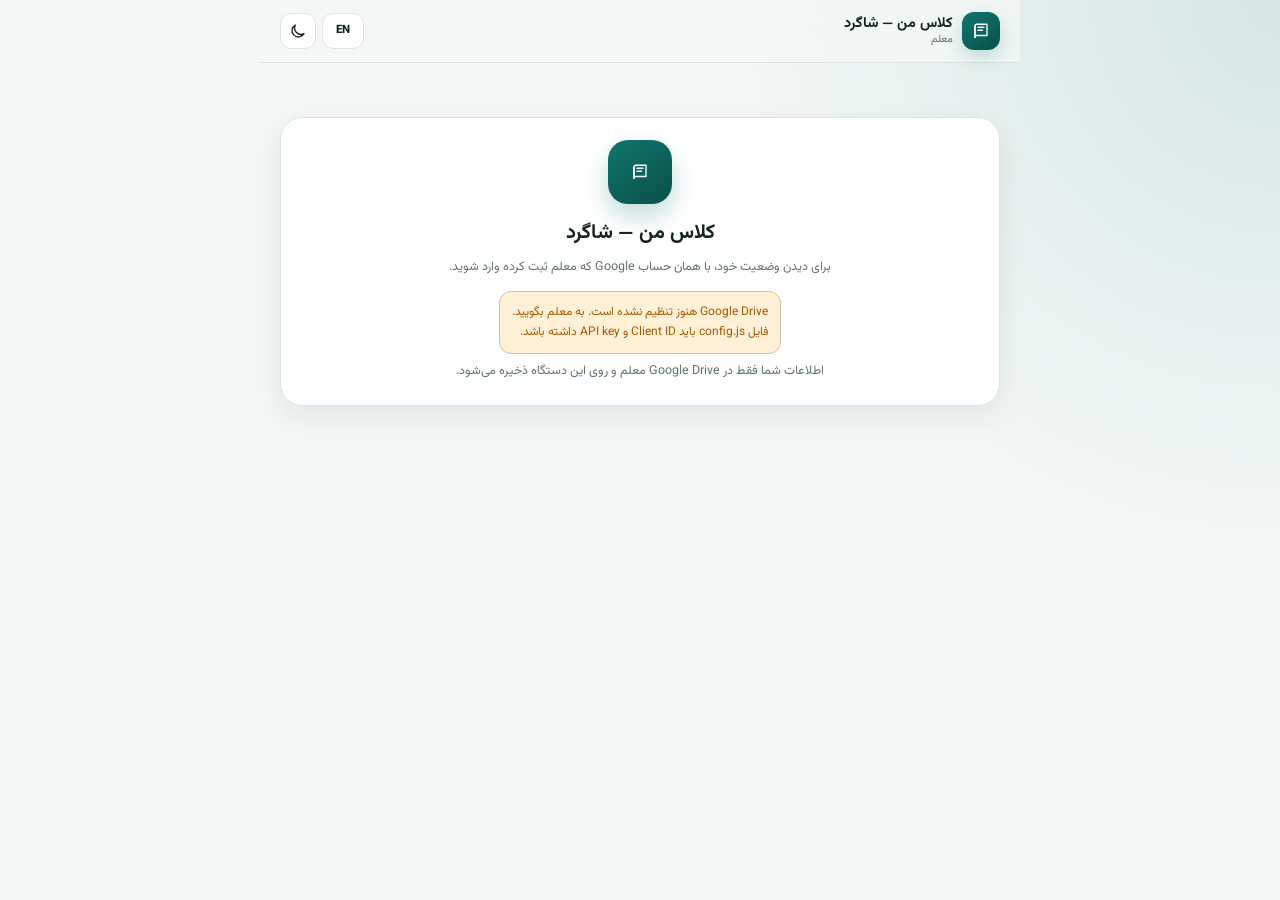
==== student/index.html @ 9868abb8 "Add files via upload" ====
<!doctype html>
<html lang="fa" dir="rtl">
<head>
  <meta charset="utf-8">
  <meta name="viewport" content="width=device-width, initial-scale=1, viewport-fit=cover">
  <meta name="theme-color" content="#0f766e">
  <meta name="description" content="وضعیت کلاس، حضور، مالی، نمرات و ارسال رسید پرداخت">
  <meta name="mobile-web-app-capable" content="yes">
  <meta name="apple-mobile-web-app-capable" content="yes">
  <meta name="apple-mobile-web-app-status-bar-style" content="default">
  <meta name="apple-mobile-web-app-title" content="کلاس من — شاگرد">
  <title>کلاس من — شاگرد</title>
  <link rel="manifest" href="manifest.json">
  <link rel="icon" type="image/png" sizes="192x192" href="../icon-192.png">
  <link rel="apple-touch-icon" href="../apple-touch-icon.png">
  <link rel="preload" href="../Vazirmatn-Variable.woff2" as="font" type="font/woff2" crossorigin>
  <link rel="stylesheet" href="student.css">
  <script defer src="../jalaali-vendor.js"></script>
  <script defer src="../jalali.js"></script>
  <script defer src="../i18n.js"></script>
  <script defer src="../format.js"></script>
  <script defer src="../config.js"></script>
  <script defer src="../drive.js"></script>
  <script defer src="../portal.js"></script>
  <script defer src="student.js"></script>
</head>
<body>
  <div id="studentApp" class="sp-app">
    <div class="sp-boot" role="status">
      <div class="sp-spinner" aria-hidden="true"></div>
      <p>در حال بارگذاری…</p>
    </div>
  </div>
  <div id="toastRoot" class="sp-toast-root" aria-live="polite" aria-atomic="true"></div>
  <noscript>
    <div class="sp-noscript">برای استفاده از این برنامه، JavaScript مرورگر را روشن کنید.</div>
  </noscript>
</body>
</html>
---- student/student.css ----
@font-face {
  font-family: "Vazirmatn";
  src: url("../Vazirmatn-Variable.woff2") format("woff2");
  font-weight: 100 900;
  font-style: normal;
  font-display: swap;
}

:root {
  color-scheme: light;
  --sp-primary: #0f766e;
  --sp-primary-strong: #115e59;
  --sp-primary-soft: #dff5f0;
  --sp-bg: #f3f7f6;
  --sp-surface: #ffffff;
  --sp-surface-2: #f6f9f8;
  --sp-line: #dbe6e3;
  --sp-text: #14231f;
  --sp-muted: #61736d;
  --sp-success: #16794f;
  --sp-success-soft: #ddf5e9;
  --sp-danger: #b4232d;
  --sp-danger-soft: #fde5e7;
  --sp-amber: #a35b06;
  --sp-amber-soft: #fff0d6;
  --sp-info: #1f5e9e;
  --sp-info-soft: #e2effc;
  --sp-radius: 16px;
  --sp-shadow: 0 10px 28px rgba(20, 52, 44, 0.08);
  --sp-safe: env(safe-area-inset-bottom, 0px);
}

@media (prefers-color-scheme: dark) {
  :root {
    color-scheme: dark;
    --sp-bg: #0e1715;
    --sp-surface: #16221f;
    --sp-surface-2: #1d2c28;
    --sp-line: #2b3d37;
    --sp-text: #eef7f4;
    --sp-muted: #a3b7b0;
    --sp-primary-soft: #173e38;
    --sp-success-soft: #15382b;
    --sp-danger-soft: #3d1e23;
    --sp-amber-soft: #3d2d12;
    --sp-info-soft: #172f47;
    --sp-shadow: 0 10px 28px rgba(0, 0, 0, 0.24);
  }
}

html[data-theme="light"] {
  color-scheme: light;
  --sp-bg: #f3f7f6;
  --sp-surface: #ffffff;
  --sp-surface-2: #f6f9f8;
  --sp-line: #dbe6e3;
  --sp-text: #14231f;
  --sp-muted: #61736d;
  --sp-primary-soft: #dff5f0;
  --sp-success-soft: #ddf5e9;
  --sp-danger-soft: #fde5e7;
  --sp-amber-soft: #fff0d6;
  --sp-info-soft: #e2effc;
}

html[data-theme="dark"] {
  color-scheme: dark;
  --sp-bg: #0e1715;
  --sp-surface: #16221f;
  --sp-surface-2: #1d2c28;
  --sp-line: #2b3d37;
  --sp-text: #eef7f4;
  --sp-muted: #a3b7b0;
  --sp-primary-soft: #173e38;
  --sp-success-soft: #15382b;
  --sp-danger-soft: #3d1e23;
  --sp-amber-soft: #3d2d12;
  --sp-info-soft: #172f47;
}

* {
  box-sizing: border-box;
}

html {
  min-height: 100%;
  background: var(--sp-bg);
}

body {
  min-height: 100%;
  margin: 0;
  background:
    radial-gradient(circle at 100% 0, rgba(15, 118, 110, 0.13), transparent 34rem),
    var(--sp-bg);
  color: var(--sp-text);
  font-family: "Vazirmatn", Tahoma, sans-serif;
  font-size: 15px;
  line-height: 1.7;
  -webkit-font-smoothing: antialiased;
}

button,
input,
select,
textarea {
  font: inherit;
}

button,
a {
  -webkit-tap-highlight-color: transparent;
}

a {
  color: var(--sp-primary);
}

.sp-app {
  width: 100%;
  max-width: 760px;
  min-height: 100vh;
  margin: 0 auto;
  padding: 0 14px calc(28px + var(--sp-safe));
}

.sp-boot,
.sp-noscript {
  display: grid;
  min-height: 70vh;
  place-items: center;
  align-content: center;
  gap: 12px;
  color: var(--sp-muted);
  text-align: center;
}

.sp-noscript {
  padding: 24px;
}

.sp-spinner {
  width: 28px;
  height: 28px;
  border: 3px solid var(--sp-line);
  border-top-color: var(--sp-primary);
  border-radius: 50%;
  animation: sp-spin 0.8s linear infinite;
}

@keyframes sp-spin {
  to { transform: rotate(360deg); }
}

.sp-header {
  position: sticky;
  top: 0;
  z-index: 20;
  display: flex;
  align-items: center;
  gap: 10px;
  margin: 0 -14px;
  padding: 12px 14px;
  border-bottom: 1px solid var(--sp-line);
  background: color-mix(in srgb, var(--sp-bg) 88%, transparent);
  backdrop-filter: blur(14px);
}

.sp-brand {
  display: flex;
  min-width: 0;
  align-items: center;
  gap: 9px;
}

.sp-brand-mark {
  display: grid;
  width: 38px;
  height: 38px;
  flex: 0 0 auto;
  place-items: center;
  border-radius: 12px;
  background: linear-gradient(145deg, var(--sp-primary), #0a4f4a);
  color: #fff;
  box-shadow: 0 7px 18px rgba(15, 118, 110, 0.24);
}

.sp-brand-text {
  display: flex;
  min-width: 0;
  flex-direction: column;
  line-height: 1.35;
}

.sp-brand-text strong {
  overflow: hidden;
  font-size: 0.9rem;
  text-overflow: ellipsis;
  white-space: nowrap;
}

.sp-brand-text span {
  overflow: hidden;
  color: var(--sp-muted);
  font-size: 0.68rem;
  text-overflow: ellipsis;
  white-space: nowrap;
}

.sp-header-actions {
  display: flex;
  flex: 0 0 auto;
  align-items: center;
  gap: 6px;
  margin-inline-start: auto;
}

.sp-icon-btn {
  display: grid;
  width: 36px;
  height: 36px;
  padding: 0;
  place-items: center;
  border: 1px solid var(--sp-line);
  border-radius: 11px;
  background: var(--sp-surface);
  color: var(--sp-text);
  cursor: pointer;
}

.sp-icon-btn:hover {
  background: var(--sp-surface-2);
}

.sp-lang-btn {
  min-width: 42px;
  height: 36px;
  padding: 0 9px;
  border: 1px solid var(--sp-line);
  border-radius: 11px;
  background: var(--sp-surface);
  color: var(--sp-text);
  font-size: 0.72rem;
  font-weight: 800;
  cursor: pointer;
}

.sp-icon {
  width: 18px;
  height: 18px;
  fill: none;
  stroke: currentColor;
  stroke-width: 1.8;
  stroke-linecap: round;
  stroke-linejoin: round;
}

.sp-main {
  display: flex;
  flex-direction: column;
  gap: 12px;
  padding-top: 14px;
}

.sp-card {
  padding: 16px;
  border: 1px solid var(--sp-line);
  border-radius: var(--sp-radius);
  background: var(--sp-surface);
  box-shadow: var(--sp-shadow);
}

.sp-card-flat {
  box-shadow: none;
}

.sp-section-head {
  display: flex;
  align-items: center;
  justify-content: space-between;
  gap: 10px;
  margin-bottom: 10px;
}

.sp-section-head h2,
.sp-section-head h3 {
  margin: 0;
  font-size: 0.95rem;
  font-weight: 800;
}

.sp-sub {
  margin: 3px 0 0;
  color: var(--sp-muted);
  font-size: 0.76rem;
  line-height: 1.8;
}

.sp-hero {
  position: relative;
  overflow: hidden;
  padding: 18px;
  border: 1px solid transparent;
  border-radius: 20px;
  background:
    linear-gradient(140deg, #0f766e, #0a4f4a 64%, #123e3a);
  color: #fff;
  box-shadow: 0 16px 34px rgba(15, 118, 110, 0.24);
}

.sp-hero::after {
  position: absolute;
  top: -70px;
  inset-inline-end: -60px;
  width: 190px;
  height: 190px;
  border-radius: 50%;
  background: rgba(255, 255, 255, 0.09);
  content: "";
}

.sp-hero-top {
  position: relative;
  z-index: 1;
  display: flex;
  align-items: flex-start;
  justify-content: space-between;
  gap: 12px;
}

.sp-eyebrow {
  margin: 0;
  color: rgba(255, 255, 255, 0.72);
  font-size: 0.7rem;
  font-weight: 700;
}

.sp-hero h1 {
  margin: 2px 0 0;
  font-size: 1.28rem;
  line-height: 1.5;
}

.sp-hero-balance {
  margin-top: 16px;
  font-size: 1.7rem;
  font-weight: 900;
  line-height: 1.4;
}

.sp-hero-balance small {
  font-size: 0.78rem;
  font-weight: 600;
  opacity: 0.76;
}

.sp-hero-stats {
  position: relative;
  z-index: 1;
  display: grid;
  grid-template-columns: repeat(3, minmax(0, 1fr));
  gap: 8px;
  margin-top: 16px;
}

.sp-hero-stat {
  padding: 9px;
  border: 1px solid rgba(255, 255, 255, 0.16);
  border-radius: 12px;
  background: rgba(255, 255, 255, 0.1);
}

.sp-hero-stat span {
  display: block;
  color: rgba(255, 255, 255, 0.72);
  font-size: 0.62rem;
}

.sp-hero-stat strong {
  display: block;
  overflow: hidden;
  margin-top: 1px;
  font-size: 0.82rem;
  text-overflow: ellipsis;
  white-space: nowrap;
}

.sp-banner {
  display: flex;
  align-items: flex-start;
  gap: 8px;
  padding: 10px 12px;
  border: 1px solid var(--sp-line);
  border-radius: 12px;
  background: var(--sp-surface-2);
  color: var(--sp-muted);
  font-size: 0.75rem;
  line-height: 1.7;
}

.sp-banner.is-warn {
  border-color: color-mix(in srgb, var(--sp-amber) 26%, var(--sp-line));
  background: var(--sp-amber-soft);
  color: var(--sp-amber);
}

.sp-banner.is-error {
  border-color: color-mix(in srgb, var(--sp-danger) 26%, var(--sp-line));
  background: var(--sp-danger-soft);
  color: var(--sp-danger);
}

.sp-tabs {
  display: flex;
  gap: 6px;
  overflow-x: auto;
  padding: 2px 0 4px;
  scrollbar-width: none;
}

.sp-tabs::-webkit-scrollbar {
  display: none;
}

.sp-tab {
  flex: 0 0 auto;
  padding: 7px 12px;
  border: 1px solid var(--sp-line);
  border-radius: 999px;
  background: var(--sp-surface);
  color: var(--sp-muted);
  font-size: 0.73rem;
  font-weight: 800;
  cursor: pointer;
}

.sp-tab.is-active {
  border-color: var(--sp-primary);
  background: var(--sp-primary);
  color: #fff;
}

.sp-grid {
  display: grid;
  grid-template-columns: repeat(2, minmax(0, 1fr));
  gap: 8px;
}

.sp-stat {
  padding: 11px;
  border: 1px solid var(--sp-line);
  border-radius: 12px;
  background: var(--sp-surface-2);
}

.sp-stat span {
  display: block;
  color: var(--sp-muted);
  font-size: 0.66rem;
}

.sp-stat strong {
  display: block;
  overflow: hidden;
  margin-top: 2px;
  font-size: 0.86rem;
  text-overflow: ellipsis;
  white-space: nowrap;
}

.sp-stat.is-good strong {
  color: var(--sp-success);
}

.sp-stat.is-bad strong {
  color: var(--sp-danger);
}

.sp-actions {
  display: flex;
  flex-wrap: wrap;
  gap: 7px;
  margin-top: 12px;
}

.sp-btn {
  display: inline-flex;
  min-height: 38px;
  align-items: center;
  justify-content: center;
  gap: 6px;
  padding: 7px 13px;
  border: 1px solid var(--sp-line);
  border-radius: 11px;
  background: var(--sp-surface);
  color: var(--sp-text);
  font-size: 0.78rem;
  font-weight: 800;
  text-decoration: none;
  cursor: pointer;
}

.sp-btn:hover {
  background: var(--sp-surface-2);
}

.sp-btn.is-primary {
  border-color: var(--sp-primary);
  background: var(--sp-primary);
  color: #fff;
}

.sp-btn.is-primary:hover {
  background: var(--sp-primary-strong);
}

.sp-btn.is-danger {
  border-color: color-mix(in srgb, var(--sp-danger) 30%, var(--sp-line));
  color: var(--sp-danger);
}

.sp-btn:disabled {
  opacity: 0.55;
  cursor: default;
}

.sp-btn-block {
  width: 100%;
}

.sp-badge {
  display: inline-flex;
  align-items: center;
  justify-content: center;
  padding: 2px 7px;
  border-radius: 999px;
  background: var(--sp-surface-2);
  color: var(--sp-muted);
  font-size: 0.63rem;
  font-weight: 800;
  line-height: 1.7;
  white-space: nowrap;
}

.sp-badge.is-success {
  background: var(--sp-success-soft);
  color: var(--sp-success);
}

.sp-badge.is-danger {
  background: var(--sp-danger-soft);
  color: var(--sp-danger);
}

.sp-badge.is-warn {
  background: var(--sp-amber-soft);
  color: var(--sp-amber);
}

.sp-badge.is-info {
  background: var(--sp-info-soft);
  color: var(--sp-info);
}

.sp-badge.is-primary {
  background: var(--sp-primary-soft);
  color: var(--sp-primary-strong);
}

.sp-list {
  display: flex;
  flex-direction: column;
}

.sp-row {
  display: flex;
  align-items: center;
  gap: 10px;
  padding: 10px 0;
  border-bottom: 1px solid var(--sp-line);
}

.sp-row:last-child {
  border-bottom: 0;
}

.sp-row-main {
  display: flex;
  min-width: 0;
  flex: 1 1 auto;
  flex-direction: column;
}

.sp-row-title {
  overflow: hidden;
  font-size: 0.82rem;
  font-weight: 800;
  text-overflow: ellipsis;
  white-space: nowrap;
}

.sp-row-sub {
  overflow: hidden;
  color: var(--sp-muted);
  font-size: 0.7rem;
  line-height: 1.7;
  text-overflow: ellipsis;
  white-space: nowrap;
}

.sp-row-sub.is-wrap {
  white-space: normal;
}

.sp-row-end {
  flex: 0 0 auto;
  color: var(--sp-text);
  font-size: 0.78rem;
  font-weight: 800;
  text-align: end;
}

.sp-row-end small {
  display: block;
  color: var(--sp-muted);
  font-size: 0.62rem;
  font-weight: 500;
}

.sp-empty {
  padding: 18px 8px;
  color: var(--sp-muted);
  font-size: 0.78rem;
  text-align: center;
}

.sp-note {
  padding: 11px;
  border: 1px solid var(--sp-line);
  border-radius: 12px;
  background: var(--sp-surface-2);
}

.sp-note + .sp-note {
  margin-top: 8px;
}

.sp-note-head {
  display: flex;
  align-items: center;
  justify-content: space-between;
  gap: 8px;
}

.sp-note-head strong {
  font-size: 0.8rem;
}

.sp-note-head span {
  color: var(--sp-muted);
  font-size: 0.64rem;
}

.sp-note p {
  margin: 5px 0 0;
  color: var(--sp-muted);
  font-size: 0.75rem;
  line-height: 1.85;
  white-space: pre-wrap;
}

.sp-progress {
  overflow: hidden;
  height: 7px;
  margin-top: 7px;
  border-radius: 999px;
  background: var(--sp-line);
}

.sp-progress span {
  display: block;
  height: 100%;
  border-radius: inherit;
  background: var(--sp-primary);
}

.sp-plan {
  padding: 11px;
  border: 1px solid var(--sp-line);
  border-radius: 12px;
}

.sp-plan + .sp-plan {
  margin-top: 8px;
}

.sp-plan-top {
  display: flex;
  align-items: flex-start;
  justify-content: space-between;
  gap: 8px;
}

.sp-plan-top strong {
  font-size: 0.82rem;
}

.sp-plan-meta {
  color: var(--sp-muted);
  font-size: 0.68rem;
}

.sp-form {
  display: flex;
  flex-direction: column;
  gap: 11px;
}

.sp-field {
  display: flex;
  flex-direction: column;
  gap: 5px;
}

.sp-field > span {
  font-size: 0.75rem;
  font-weight: 800;
}

.sp-input,
.sp-select,
.sp-textarea {
  width: 100%;
  min-height: 40px;
  padding: 8px 10px;
  border: 1px solid var(--sp-line);
  border-radius: 11px;
  background: var(--sp-surface);
  color: var(--sp-text);
  font-size: 0.8rem;
}

.sp-textarea {
  min-height: 78px;
  resize: vertical;
}

.sp-input:focus,
.sp-select:focus,
.sp-textarea:focus {
  border-color: var(--sp-primary);
  outline: 2px solid color-mix(in srgb, var(--sp-primary) 20%, transparent);
}

.sp-date-row {
  display: grid;
  grid-template-columns: 1.2fr 1fr 1fr;
  gap: 6px;
}

.sp-file {
  display: flex;
  flex-direction: column;
  gap: 7px;
  padding: 10px;
  border: 1px dashed var(--sp-line);
  border-radius: 11px;
  background: var(--sp-surface-2);
}

.sp-file input {
  width: 100%;
  font-size: 0.75rem;
}

.sp-preview {
  display: none;
  overflow: hidden;
  max-height: 220px;
  border-radius: 10px;
  background: #000;
}

.sp-preview.is-visible {
  display: block;
}

.sp-preview img {
  display: block;
  width: 100%;
  max-height: 220px;
  object-fit: contain;
}

.sp-form-error {
  padding: 8px 10px;
  border-radius: 9px;
  background: var(--sp-danger-soft);
  color: var(--sp-danger);
  font-size: 0.73rem;
  font-weight: 700;
}

.sp-auth {
  display: flex;
  flex-direction: column;
  gap: 14px;
  padding-top: 6vh;
}

.sp-auth-card {
  padding: 22px 18px;
  border: 1px solid var(--sp-line);
  border-radius: 22px;
  background: var(--sp-surface);
  box-shadow: var(--sp-shadow);
  text-align: center;
}

.sp-auth-mark {
  display: grid;
  width: 64px;
  height: 64px;
  margin: 0 auto 12px;
  place-items: center;
  border-radius: 20px;
  background: linear-gradient(145deg, var(--sp-primary), #0a4f4a);
  color: #fff;
  box-shadow: 0 12px 26px rgba(15, 118, 110, 0.26);
}

.sp-auth-card h1 {
  margin: 0;
  font-size: 1.25rem;
}

.sp-auth-card p {
  margin: 6px 0 0;
  color: var(--sp-muted);
  font-size: 0.78rem;
  line-height: 1.85;
}

.sp-auth-card .sp-actions {
  justify-content: center;
}

.sp-auth-note {
  color: var(--sp-muted);
  font-size: 0.68rem;
  line-height: 1.8;
  text-align: center;
}

.sp-toast-root {
  position: fixed;
  inset-inline: 0;
  bottom: calc(16px + var(--sp-safe));
  z-index: 100;
  display: flex;
  flex-direction: column;
  align-items: center;
  gap: 8px;
  padding: 0 14px;
  pointer-events: none;
}

.sp-toast {
  max-width: 420px;
  padding: 9px 14px;
  border: 1px solid var(--sp-line);
  border-radius: 12px;
  background: var(--sp-surface);
  box-shadow: 0 10px 26px rgba(0, 0, 0, 0.16);
  color: var(--sp-text);
  font-size: 0.76rem;
  font-weight: 700;
  text-align: center;
  animation: sp-toast-in 0.18s ease-out;
}

.sp-toast.is-error {
  border-color: color-mix(in srgb, var(--sp-danger) 32%, var(--sp-line));
  color: var(--sp-danger);
}

.sp-toast.is-success {
  border-color: color-mix(in srgb, var(--sp-success) 32%, var(--sp-line));
  color: var(--sp-success);
}

@keyframes sp-toast-in {
  from { transform: translateY(8px); opacity: 0; }
  to { transform: translateY(0); opacity: 1; }
}

.sp-queue {
  padding: 10px;
  border: 1px solid color-mix(in srgb, var(--sp-amber) 25%, var(--sp-line));
  border-radius: 11px;
  background: var(--sp-amber-soft);
  color: var(--sp-amber);
  font-size: 0.73rem;
}

.sp-queue strong {
  display: block;
}

.sp-hidden {
  display: none !important;
}

@media (min-width: 560px) {
  .sp-app {
    padding-inline: 20px;
  }

  .sp-header {
    margin-inline: -20px;
    padding-inline: 20px;
  }

  .sp-grid {
    grid-template-columns: repeat(3, minmax(0, 1fr));
  }

  .sp-hero h1 {
    font-size: 1.5rem;
  }

  .sp-hero-balance {
    font-size: 2rem;
  }
}

@media (max-width: 360px) {
  .sp-app {
    padding-inline: 10px;
  }

  .sp-header {
    margin-inline: -10px;
    padding-inline: 10px;
  }

  .sp-hero-stats {
    grid-template-columns: repeat(2, minmax(0, 1fr));
  }

  .sp-hero-stats .sp-hero-stat:last-child {
    grid-column: 1 / -1;
  }

  .sp-date-row {
    grid-template-columns: 1fr 1fr;
  }

  .sp-date-row .sp-select:first-child {
    grid-column: 1 / -1;
  }
}

@media (prefers-reduced-motion: reduce) {
  *,
  *::before,
  *::after {
    animation-duration: 0.01ms !important;
    animation-iteration-count: 1 !important;
    transition-duration: 0.01ms !important;
  }
}
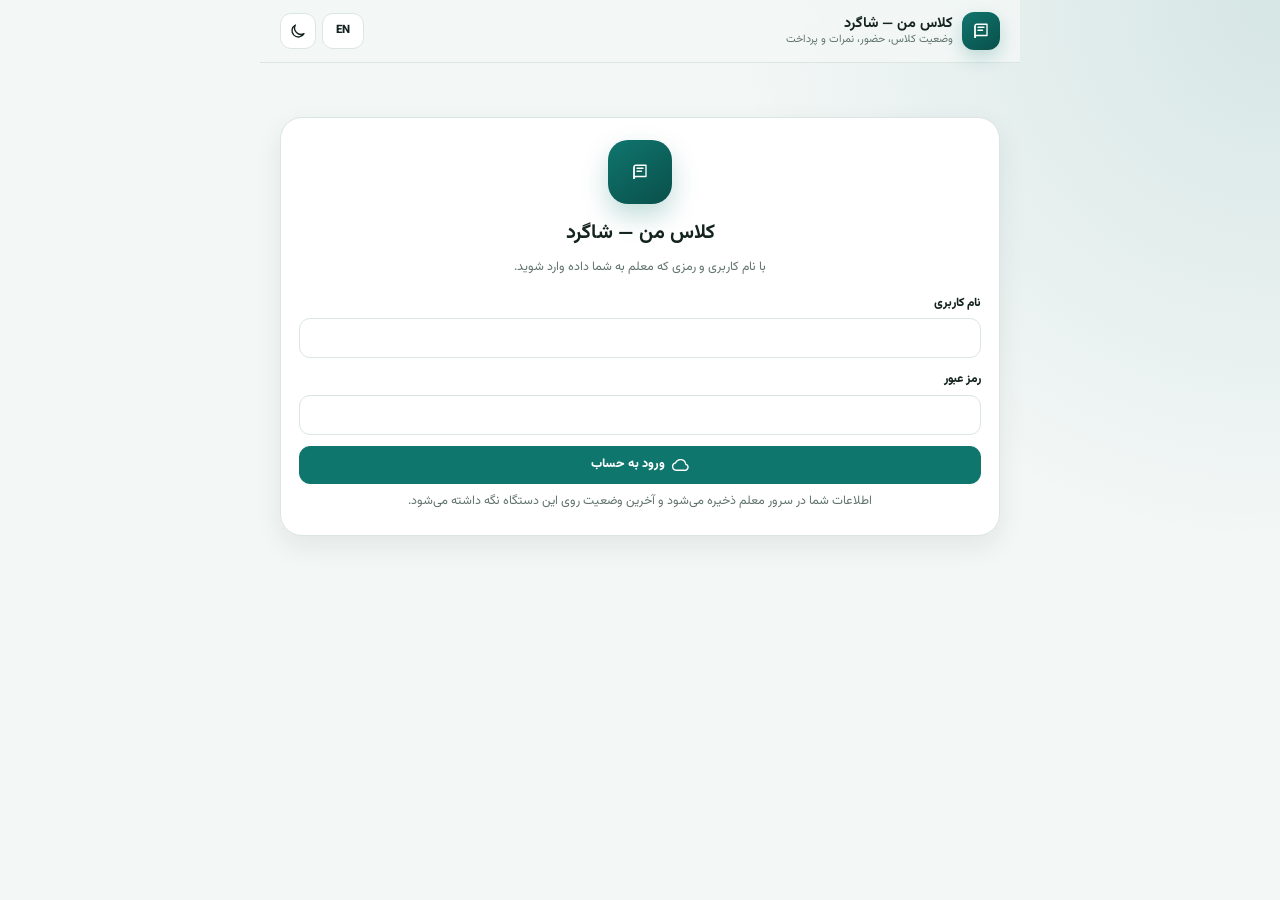
==== commit 24b7f9f5: "Add files via upload" ====
--- a/student/index.html
+++ b/student/index.html
@@ -20,8 +20,7 @@
   <script defer src="../i18n.js"></script>
   <script defer src="../format.js"></script>
   <script defer src="../config.js"></script>
-  <script defer src="../drive.js"></script>
-  <script defer src="../portal.js"></script>
+  <script defer src="../api.js"></script>
   <script defer src="student.js"></script>
 </head>
 <body>
--- a/student/student.css
+++ b/student/student.css
@@ -845,6 +845,20 @@
   justify-content: center;
 }
 
+.sp-auth-card .sp-banner {
+  margin-top: 12px;
+  text-align: start;
+}
+
+.sp-auth-form {
+  margin-top: 14px;
+  text-align: start;
+}
+
+.sp-auth-form .sp-field > span {
+  text-align: start;
+}
+
 .sp-auth-note {
   color: var(--sp-muted);
   font-size: 0.68rem;
